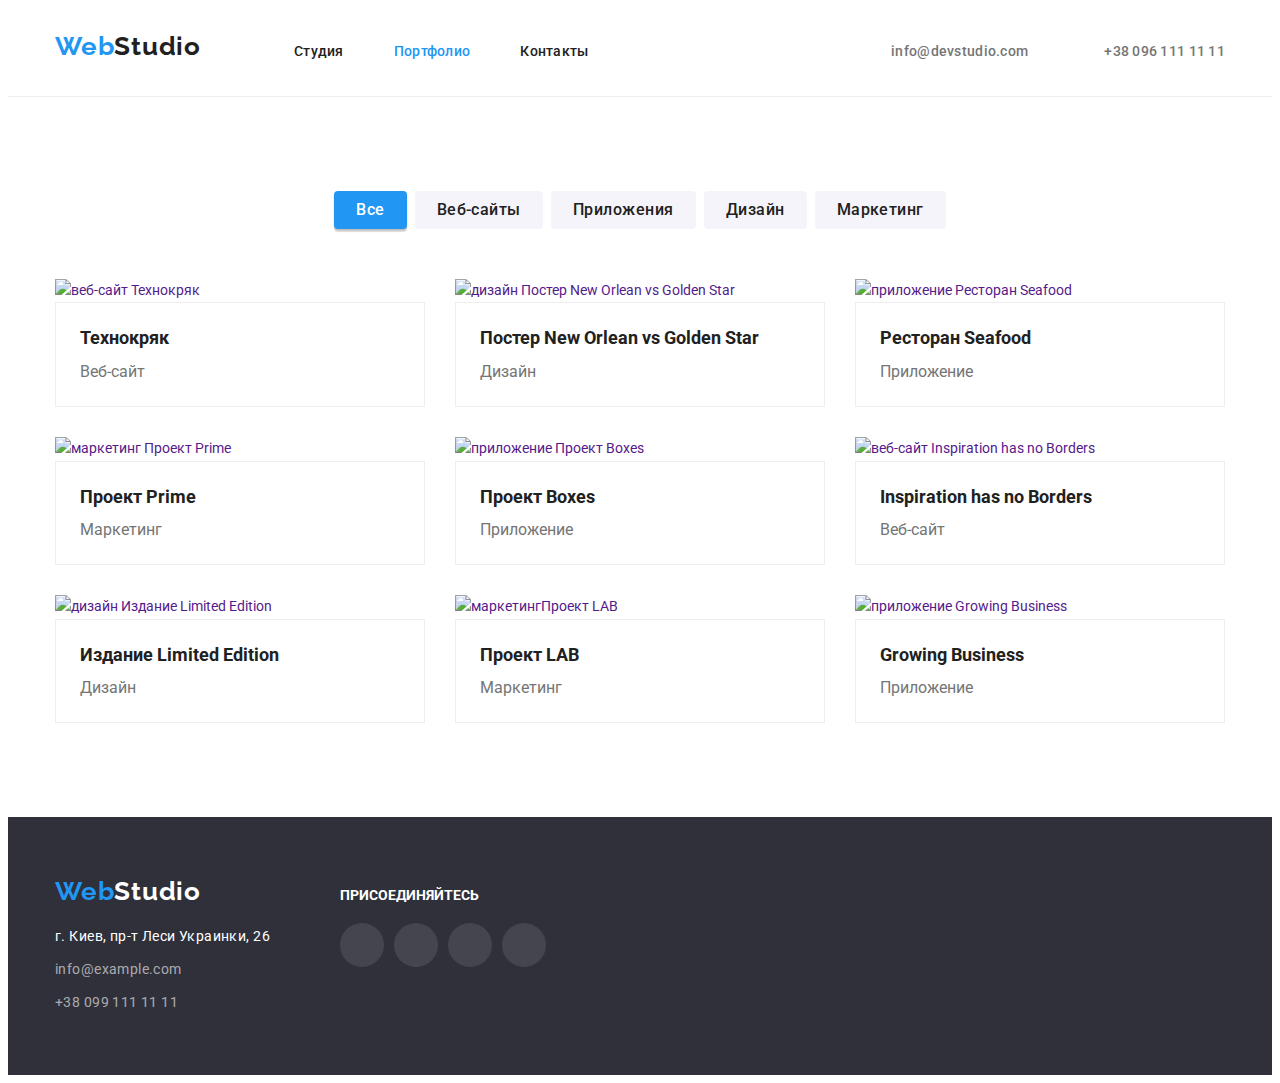
==== portfolio.html @ 5edfe0b4 "Добавляет файлы работы номер4" ====
<!DOCTYPE html>
<html lang="ru">
<head>
    <meta charset="UTF-8">
    <meta http-equiv="X-UA-Compatible" content="IE=edge">
    <meta name="viewport" content="width=device-width, initial-scale=1.0">
    <title>Портфолио</title>
    <link href="https://fonts.googleapis.com/css2?family=Raleway:wght@700&family=Roboto:wght@400;500;700;900&display=swap"
        rel="stylesheet">
    <link rel="stylesheet" href="./css/styles.css">
</head>
<body>
    <header class="page-header">
        <div class="header-container container">
            <nav class="header-nav">
                <a href="./index.html" class="logo">Web<span class="accent">Studio</span></a>
                <ul class="site-nav list">
                    <li><a href="./index.html" class="link">Студия</a></li>
                    <li><a href="./portfolio.html" class="link current">Портфолио</a></li>
                    <li><a href="#contacts" class="link">Контакты</a></li>
                </ul>
            </nav>
            <ul class="site-navcolor list header-container">
                <li class="site-navcolor-item"><a class="link" href="mailto:info@devstudio.com"><svg class="address-link-icon" width="16" height="12">
                    <use href="./symbol-defs.svg#icon-envelope"></use>
                </svg>info@devstudio.com</a></li>
                <li class="site-navcolor-item"><a class="link" href="tel:+380961111111"><svg class="address-link-icon" width="16" height="12">
                    <use href="./symbol-defs.svg#icon-tell"></use>
                </svg>+38 096 111 11 11</a></li>
            </ul>
        </div>
    </header>
    <main>
        <section class="section">
            <div class="container">
            <h1 class="hidden">Наше портфолио</h1>
            <ul class="list chapter">
            <li class="chapter-item"><button class="btnport currentbtn" type="button">Все</button></li>
            <li class="chapter-item"><button class="btnport" type="button">Веб-сайты</button></li>
            <li class="chapter-item"><button class="btnport" type="button">Приложения</button></li>
            <li class="chapter-item"><button class="btnport" type="button">Дизайн</button></li>
            <li class="chapter-item"><button class="btnport" type="button">Маркетинг</button></li>
        </ul>
            <h2 class="hidden">Наши работы</h2>
            <ul class="list portfoliowork">
                <li class="bgcproduct">
                   <a class="link" href="" target="_blank" rel="noopener noreferrer"><img src="./images/tehnokryak.jpg" alt="веб-сайт Технокряк" width="370" >
                   <div class="bgsproduct-content">
                    <h3 class="textdecoport" style="color:#212121;">Технокряк</h3>
                    <p class="txtp">Веб-сайт</p></div>
                </a>
                </li>
                    <li class="bgcproduct">
                        <a class="link" href="" target="_blank" rel="noopener noreferrer"><img src="./images/neworleanvsgolenstar.jpg" alt="дизайн Постер New Orlean vs Golden Star" width="370">
                        <div class="bgsproduct-content">
                        <h3 class="textdecoport" style="color:#212121;">Постер New Orlean vs Golden Star</h3>
                        <p class="txtp">Дизайн</p></div></a>
                    </li>
                        <li class="bgcproduct">
                            <a class="link" href="" target="_blank" rel="noopener noreferrer"><img src="./images/seafood.jpg" alt="приложение Ресторан Seafood" width="370">
                            <div class="bgsproduct-content">
                                <h3 class="textdecoport" style="color:#212121;">Ресторан Seafood</h3>
                            <p class="txtp">Приложение</p></div>
                        </a>
                        </li>
                            <li class="bgcproduct">
                                <a class="link" href="" target="_blank" rel="noopener noreferrer"><img src="./images/prime.jpg" alt="маркетинг Проект Prime" width="370">
                                <div class="bgsproduct-content">
                                <h3 class="textdecoport" style="color:#212121;">Проект Prime</h3>
                                <p class="txtp">Маркетинг</p></div></a>
                            </li>
                                <li class="bgcproduct">
                                    <a class="link" href="" target="_blank" rel="noopener noreferrer"><img src="./images/boxes.jpg" alt="приложение Проект Boxes" width="370">
                                <div class="bgsproduct-content">
                                        <h3 class="textdecoport" style="color:#212121;">Проект Boxes</h3>
                                    <p class="txtp">Приложение</p></div>
                                </a>
                                </li>
                                    <li class="bgcproduct">
                                        <a class="link" href="" target="_blank" rel="noopener noreferrer"><img src="./images/inspirationhasnoborders.jpg" alt="веб-сайт Inspiration has no Borders" width="370">
                                        <div class="bgsproduct-content">
                                            <h3 class="textdecoport" style="color:#212121;">Inspiration has no Borders</h3>
                                        <p class="txtp">Веб-сайт</p></div></a>
                                    </li>
                                        <li class="bgcproduct">
                                        <a class="link" href="" target="_blank" rel="noopener noreferrer"><img src="./images/limitededition.jpg" alt="дизайн Издание Limited Edition" width="370">
                                            <div class="bgsproduct-content">
                                            <h3 class="textdecoport" style="color:#212121;">Издание Limited Edition</h3>
                                            <p class="txtp">Дизайн</p></div>
                                        </a>
                                        </li>
                                            <li class="bgcproduct">
                                            <a class="link" href="" target="_blank" rel="noopener noreferrer"><img src="./images/lab.jpg" alt="маркетингПроект LAB" width="370">
                                                <div class="bgsproduct-content">
                                                <h3 class="textdecoport" style="color:#212121;">Проект LAB</h3>
                                                <p class="txtp">Маркетинг</p></div>
                                            </a>
                                            </li>
                                                <li class="bgcproduct">
                                                <a class="link" href="" target="_blank" rel="noopener noreferrer"><img src="./images/growingbusiness.jpg" alt="приложение Growing Business" width="370">
                                                    <div class="bgsproduct-content">
                                                    <h3 class="textdecoport" style="color:#212121;">Growing Business</h3>
                                                    <p class="txtp">Приложение</p></div></a>
                                                </li>
            </ul>
            </div>
        </section>
        </main>
    <footer class="footer">
        <div class="container footer-container">
            <div class="footer-item">
            <a class="logo" href="/">Web<span class="accentfooter">Studio</span></a>
            <address class="address">
                <ul class="list">
                    <li class="address-item"><a class="link footeraddress" href="">г. Киев, пр-т Леси Украинки, 26</a></li>
                    <li class="address-item"><a class="link footercontackt"
                            href="mailto:info@devstudio.com">info@example.com</a></li>
                    <li class="address-item"><a class="link footercontackt" href="tel:+380961111111">+38 099 111 11 11</a>
                    </li>
                </ul>
            </address></div>
            <div class="footer-item">
        <p class="footer-join-title">присоединяйтесь</p>
        <ul class="footer-networks list">
            <li class="footer-networks-list">
                <a href="https://www.instagram.com/?hl=ru" target="_blank" rel="noopener noreferer"
                    class="footer-networks-links">
                    <svg width="20" height="20">
                        <use href="./symbol-defs.svg#icon-instagram"></use>
                    </svg></a>
            </li>
            <li class="footer-networks-list">
                <a href="https://twitter.com/?lang=ru" target="_blank" rel="noopener noreferer" class="footer-networks-links">
                    <svg width="20" height="20">
                        <use href="./symbol-defs.svg#icon-twitter"></use>
                    </svg></a>
            </li>
            <li class="footer-networks-list">
                <a href="https://uk-ua.facebook.com/" target="_blank" rel="noopener noreferer"
                    class="footer-networks-links"><svg width="20" height="20">
                        <use href="./symbol-defs.svg#icon-facebook"></use>
                    </svg></a>
            </li>
            <li class="footer-networks-list">
                <a href="https://www.linkedin.com/" target="_blank" rel="noopener noreferer" class="footer-networks-links"><svg
                        width="20" height="20">
                        <use href="./symbol-defs.svg#icon-linkedin"></use>
                    </svg></a>
            </li>
        </ul>
        </div></div>
    </footer>
    </body>
    
    </html>
---- css/styles.css ----
:root {
  --primary-text-color: #212121;
  --title-text-color: #757575;
  --accent-color: #2196f3;
  --footer-contact: rgba(255, 255, 255, 0.6);
  --dark-bgc: #2f303a;
  --white-text-color: #ffffff;
  --white-bgc-port: #f5f4fa;
  --border-portfoli: #eeeeee;
  --icon: #afb1b8;
}

/*html {
  box-sizing: border-box;
}*/

*,
*::before,
*::after {
  box-sizing: border-box;
}

/** {
  padding: 0;
  margin: 0;
  border: 0;
}

*nav,
footer,
header,
aside {
  display: block;
}*/

.hidden {
  position: absolute;
  width: 1px;
  height: 1px;
  margin: -1px;
  padding: 0;
  overflow: hidden;
  border: 0;
  clip: rect(0 0 0 0);
}

body {
  background-color: var(--btn-second-color);
  color: var(--primary-text-color);
  font-family: Roboto, sans-serif;
  font-size: 14px;
  line-height: 1.71;
  font-weight: 400;
  font-style: normal;
}

p,
h1,
h2,
h3,
h4,
h5,
h6 {
  margin: 0;
}

ul {
  margin: 0;
  padding-left: 0;
}

img {
  display: block;
}

.container {
  width: 1200px;
  margin: 0 auto;
  padding: 0 15px;
}

.section {
  padding-top: 94px;
  padding-bottom: 94px;
}

.header-container {
  display: flex;
  align-items: center;
  /*margin-left: auto;
  /*padding-left: 93px;
  padding-right: 215px;
  padding-top: 24px;
  padding-bottom: 25px;
  /*margin-left: 32px;*/
}
/*.site-nav:not(:last-child) {
  margin-right: 40px;
}*/
/*header*/
.list {
  list-style: none;
}

.link {
  text-decoration: none;
}

/*.main-nav {
  display: inline-flex;
  align-items: center;
}*/

.header-nav {
  display: flex;
}

.header-nav .logo {
  margin-right: 93px;
  padding-top: 24px;
  padding-bottom: 25px;
  display: block;
}

.page-header {
  border-bottom: 1px solid var(--border-portfoli);
}

.site-nav {
  display: flex;
  font-weight: 500;
  letter-spacing: 0.02em;
  /*padding-top:32px ;
  padding-bottom: 32px;*/
}

.site-nav li:not(:last-child) {
  margin-right: 50px;
}

.site-nav li {
  margin-right: 50px;
}

.site-nav .link {
  color: var(--primary-text-color);
  padding-top: 32px;
  padding-bottom: 32px;
  display: block;
}
.site-nav .link:hover,
.site-nav .link:focus,
.link.current {
  color: var(--accent-color);
}

.site-navcolor {
  display: flex;
  font-weight: 500;
  letter-spacing: 0.02em;
  /*padding-top: 32px;
  padding-bottom: 32px;*/
  align-items: center;
  margin-left: auto;
}

.site-navcolor-item:not(:last-child) {
  margin-right: 50px;
}

/*.site-navcolor-item::before {
  content: "";
  display: inline-block;
  widht: 16px;
  height: 12px;
  outline: 1px solid red;
  /*(если иконка на 100процентов ширины,убираем ширину и инлайн-блок на блок (иконки после хедера))*/
/*background-image: url(../images/envelope.svg);
  background-size: contain;
  background-repeat: no-repeat;
}*/

.site-navcolor .link {
  color: var(--title-text-color);
  padding-top: 32px;
  padding-bottom: 32px;
  display: block;
}
.site-navcolor .link:hover,
.site-navcolor .link:focus,
.link.current {
  color: var(--accent-color);
}

.logo {
  color: var(--accent-color);
  font-family: Raleway, cursive;
  font-size: 26px;
  line-height: 1.1;
  font-weight: bold;
  text-decoration: none;
  letter-spacing: 0.03em;
  /*padding-right: 93px;
  /*padding-left: 215px;*/
  /*padding-top:24px;
  padding-bottom:25px;*/
}

.accent {
  color: var(--primary-text-color);
}

/*header*/
.teamheading {
  font-size: 36px;
  line-height: 1.1;
  font-weight: bold;
  color: var(--primary-text-color);
  text-align: center;
  margin-bottom: 50px;
}

/*main*/
.bgcolorheader {
  background-color: var(--dark-bgc);
  /*margin-bottom: 94px;
  margin-top: 32px;*/
  padding-bottom: 200px;
  padding-top: 200px;
  text-align: center;
}

.headerdecor {
  color: var(--white-text-color);
  font-weight: 900;
  font-size: 44px;
  line-height: 1.3;
  letter-spacing: 0.06em;
  text-align: center;
  text-transform: uppercase;
  margin-bottom: 30px;
  /*padding: 200px;*/
}

.btn {
  background: var(--accent-color);
  color: var(--white-text-color);
  font-size: 16px;
  border-radius: 4px;
  font-family: inherit;
  font-weight: bold;
  font-size: 16px;
  line-height: 1.8;
  letter-spacing: 0.06em;
  cursor: pointer;
  /*justify-content: center;
  align-items: center;*/
  display: inline-block;
  padding: 10px 32px;
  text-align: center;
  border: none;
}

.decoration {
  color: var(--primary-text-color);
  text-transform: uppercase;
  margin-bottom: 10px;
  font-size: 14px;
}

.text {
  color: var(--title-text-color);
  /*font-weight: normal;
  font-size: 14px;
  letter-spacing: 0.03em;
  /*flex-wrap: wrap;
  width: 270px;*/
  /*text-align: left;
  /*margin-right: 20px;*/
}

.team {
  background-color: var(--white-bgc-port);
  /*margin-top: 94px;*/
}

.teamperson {
  color: var(--primary-text-color);
  font-weight: 500;
  font-size: 16px;
  line-height: 19px;
  letter-spacing: 0.03em;
  /*padding-top: 30px;*/
  padding-bottom: 10px;
}

.teamposition {
  color: var(--title-text-color);
  font-weight: normal;
  font-size: 16px;
  line-height: 1.1;
  letter-spacing: 0.03em;
  margin-bottom: 10px;
}

.bgcteam {
  /*background-color: var(--btn-second-color);*/
  text-align: center;
  flex-basis: calc((100% / 4- 30px));
  margin-top: 30px;
  margin-left: 30px;
  padding-bottom: 30px;
  outline: 1px solid var(--border-portfoli);
  box-shadow: 0px 1px 3px rgba(0, 0, 0, 0.12), 0px 1px 1px rgba(0, 0, 0, 0.14),
    0px 2px 1px rgba(0, 0, 0, 0.2);
  border-radius: 0px 0px 4px 4px;
  background: var(--white-text-color);
}

.team-img {
  margin-bottom: 30px;
}

.team-representiv {
  display: flex;
  flex-wrap: wrap;
  margin-left: -30px;
  margin-top: -30px;
  /*outline: 1px solid var(--border-portfoli);*/
  /*margin-bottom: 94px;*/
}

.work-section {
  /*flex-basis: calc((100% / 3- 30px));
  /*margin-top: 94px;*/
  /*margin-left: 30px;
  /*margin-bottom: 94px;*/
  padding-top: 0;
}

.work-product {
  display: flex;
  flex-wrap: wrap;
  margin-left: -30px;
  margin-top: -30px;
  /*justify-content: space-between;
  /*margin-bottom: 94px;*/
}

.work-product-item {
  width: calc(100% / 3- 30px);
  margin-top: 30px;
  margin-left: 30px;
}

.characteristic {
  /*flex-basis: calc((100% / 4- 30px));*/
  display: flex;
  flex-wrap: wrap;
  margin-top: -30px;
  margin-left: -30px;
}

.characteristic-item {
  width: calc(100% / 4 - 30px);
  margin-left: 30px;
  margin-top: 30px;
}

/*.characteristic-info {
  display: flex;
}*/

/*.characteristic {
  display: inline;
}*/

.chapter-item:not(:last-child) {
  margin-right: 8px;
}

.chapter {
  display: flex;
  /*margin-left: 373px;*/
  justify-content: center;
  align-items: center;
  /*margin-top: 94px;*/
  margin-bottom: 50px;
}
/*footer*/
.footer {
  background-color: var(--dark-bgc);
  padding-top: 60px;
  padding-bottom: 60px;
}

.footeraddress {
  font-size: 14px;
  line-height: 1.7;
  letter-spacing: 0.03em;
  color: var(--white-text-color);
  /*text-decoration: none;*/
}

.footercontackt {
  font-size: 14px;
  line-height: 1.7;
  letter-spacing: 0.03em;
  color: var(--footer-contact);
  /*text-decoration: none;*/
}

.accentfooter {
  color: var(--white-text-color);
}

/*portfolio*/
.btnport {
  background-color: var(--white-bgc-port);
  color: var(--primary-text-color);
  font-family: inherit;
  font-weight: 500;
  font-size: 16px;
  line-height: 1.6;
  letter-spacing: 0.03em;
  border-radius: 4px;
  border: none;
  cursor: pointer;
  padding: 6px 22px;
  /*margin-right: 8px;*/
}

.btnport:hover,
.btnport:focus,
.currentbtn {
  background-color: var(--accent-color);
  color: var(--white-text-color);
  box-shadow: 0px 3px 1px rgba(0, 0, 0, 0.1), 0px 1px 2px rgba(0, 0, 0, 0.08),
    0px 2px 2px rgba(0, 0, 0, 0.12);
}

.txt {
  color: var(--primary-text-color);
  font-weight: bold;
  font-size: 18px;
  /*line-height: 36px;*/
}

.txtp {
  color: var(--title-text-color);
  font-weight: normal;
  font-size: 16px;
  font-family: inherit;
  /*padding-left: 24px;*/
}

.portfoliowork {
  display: flex;
  flex-wrap: wrap;
  margin-left: -30px;
  margin-top: -30px;
  /*outline: 1px solid var(--border-portfoli);*/
  padding: 0px;
  /*margin-bottom: 94px;*/
}

.bgcproduct {
  background-color: var(--white-text-color);
  text-align: left;
  flex-basis: calc(100% / 3 - 30px);
  /*margin-top: 30px;*/
  margin-left: 30px;
  margin-top: 30px;
  /*outline: 1px solid var(--border-portfoli);*/
  /*padding-bottom: 20px;*/
}

.bgcproduct:hover,
.bgcproduct:focus {
  box-shadow: 0px 1px 1px rgba(0, 0, 0, 0.12), 0px 4px 4px rgba(0, 0, 0, 0.06),
    1px 4px 6px rgba(0, 0, 0, 0.16);
}

.bgsproduct-content {
  /*padding: 20px 24px;*/
  padding: 20px 0px 20px 24px;
  border: 1px solid var(--border-portfoli);
}

.txtdecoport {
  text-decoration: none;
  color: var(--primary-text-color);
  font-size: 18px;
  line-height: 2;
  letter-spacing: 0.06em;
  font-weight: 700;
}

.textdecoport {
  margin-bottom: 4px;
  font-size: 18px;
  /*padding-top: 20px;
  padding-left: 24px;*/
}

.address {
  font-style: inherit;
  /*padding-right: 93px;
  /*padding-left: 215px;*/
}

.address-item:not(:last-child) {
  margin-bottom: 9px;
}

.footeraddress:hover,
.footeraddress:focus {
  color: var(--accent-color);
}
.footercontackt:hover,
.footercontackt:focus {
  color: var(--accent-color);
}

.footer .logo {
  margin-bottom: 20px;
  display: block;
}

.work-secondheading {
  font-size: 36px;
  line-height: 1.1;
  font-weight: bold;
  color: var(--primary-text-color);
  text-align: center;
  margin-bottom: 50px;
}

/*.line-container {
  margin-left: auto;
  margin-right: auto;
  outline: 1px solid #ececec;
}*/

/*.chapter:not(:last-child) {
    padding-right: 8px;
}*/

/*.border {
  border-bottom-width: 1px;
  border-bottom-style: solid;
  border-bottom-color: #ececec;
}*/

/*.header-blok {
  text-align: center;
  border: 1px solid #black;
}*/
.overlay {
  max-width: 1600px;
  height: 600px;
  outline: 1px solid black;
  margin-left: auto;
  margin-right: auto;
  background-image: linear-gradient(
      to right,
      rgba(47, 48, 58, 0.4),
      rgba(47, 48, 58, 0.4)
    ),
    url(../images/headerimg.jpg);
  background-repeat: no-repeat;
  background-size: cover;
  background-position: center;
}

/*button::before{
  width: 20px;
  height: 20px;
  background-color: ;
  content:"";
  color: beige;
  margin-right:10px;
  background-image:url();
  background-size:contain;*/

.characteristic .characteristic-item::before {
  content: "";
  display: block;
  height: 120px;
  background-size: 70px;
  background-repeat: no-repeat;
  background-color: rgba(245, 244, 250, 1);
  background-position: center;
  border-radius: 4px;
  margin-bottom: 30px;
}
.characteristic-item:nth-child(1)::before {
  background-image: url(../images/antenna.svg);
}
.characteristic-item:nth-child(2)::before {
  background-image: url(../images/clock.svg);
}

.characteristic-item:nth-child(3)::before {
  background-image: url(../images/diagram.svg);
}
.characteristic-item:nth-child(4)::before {
  background-image: url(../images/astronaut.svg);
}

.clientheading {
  font-family: Roboto;
  font-weight: 700;
  font-size: 36px;
  line-height: 1.167;
  text-align: center;
  margin-bottom: 50px;
}
.clients-list {
  display: flex;
  flex-wrap: wrap;
  margin-top: -30px;
  margin-left: -30px;
}

.clients-item {
  margin-top: 30px;
  margin-left: 30px;
  flex-basis: calc(100% / 6 - 30px);
}

.clients-icon {
}

.clients-links {
  display: flex;
  width: 170px;
  height: 90px;
  justify-content: center;
  align-items: center;
  fill: #afb1b8;
  border: 1px solid #afb1b8;
  border-radius: 4px;
}

.clients-links:hover,
.clients-links:focus {
  fill: var(--accent-color);
  border: 1px solid var(--accent-color);
}

.team-networks-list:not(:last-child) {
  margin-right: 10px;
}

/*.team-networks-list {
  padding: 12px;
  width: 44px;
  height: 44px;
  display: inline-block;
  border-radius: 50%;
  /*background-color: rgba(45, 62, 158, 0.1);*/
/*fill: #2196f3;
  /*margin-top: 28px;
  margin-left: 20px;*/

.team-networks-links {
  padding: 12px;
  width: 44px;
  height: 44px;
  display: inline-block;
  border-radius: 50%;
  fill: var(--icon);
  /*background-color: rgba(45, 62, 158, 0.1);*/
  /*margin-top: 28px;
  margin-left: 20px;*/
}

.team-networks-links:hover,
.team-networks-links:focus {
  background-color: var(--accent-color);
  fill: var(--white-text-color);
}

.team-networks {
  display: flex;
  justify-content: center;
  /*flex-wrap: wrap;
  margin-top: -16px;
  margin-left: -16px;*/
}

.footer-item {
  /* margin-top: 72px;
  position: relative;*/
}

.footer-container {
  display: flex;
  align-items: baseline;
}

.footer-item:not(:last-child) {
  margin-right: 70px;
}

.footer-join-title {
  margin-bottom: 0;
  font-weight: 700;
  font-size: 14px;
  line-height: 1.142;
  text-transform: uppercase;
  color: #ffffff;
  margin-right: 10px;
}

.footer-networks {
  display: flex;
  flex-wrap: wrap;
  margin-top: 20px;
  /*margin-right: 100px;*/
  /*padding-right: 10px;*/
}
.footer-networks-links {
  padding: 12px;
  width: 44px;
  height: 44px;
  display: inline-block;
  border-radius: 50%;
  background-color: rgba(255, 255, 255, 0.1);
  fill: #ffffff;
}

.footer-networks-links:hover,
.footer-networks-links:focus {
  background-color: var(--accent-color);
  fill: var(--white-text-color);
}

.clients-icon:hover,
.clients-icon:focus {
  color: var(--accent-color);
}

.footer-networks-list:not(:last-child) {
  margin-right: 10px;
}

.address-link-icon {
  fill: currentColor;
  margin-right: 10px;
}
/*align-items: baseline;
  /* padding-right: 10px; */
/* padding-top: 6px; */
/*padding-left: 3px;
  padding-right: 3px;
  float: left;
  overflow: hidden;*/

/*.svg.address-link-icon::before {
  content: "";
  display: block;
  height: 16px;
  background-size: contain;
  background-repeat: no-repeat;
  /*background-color: rgba(245, 244, 250, 1);
  background-position: center;
  border-radius: 4px;*/

/*.icon {
  background-image: url(../images/antenna.svg);
}
/*.icon-anten {
  background-image: url(../images/antenna.svg);
  /* background-size: contain;
  background-repeat: no-repeat;
  background-color: rgba(245, 244, 250, 1);
  background-position: center;}*/ ;
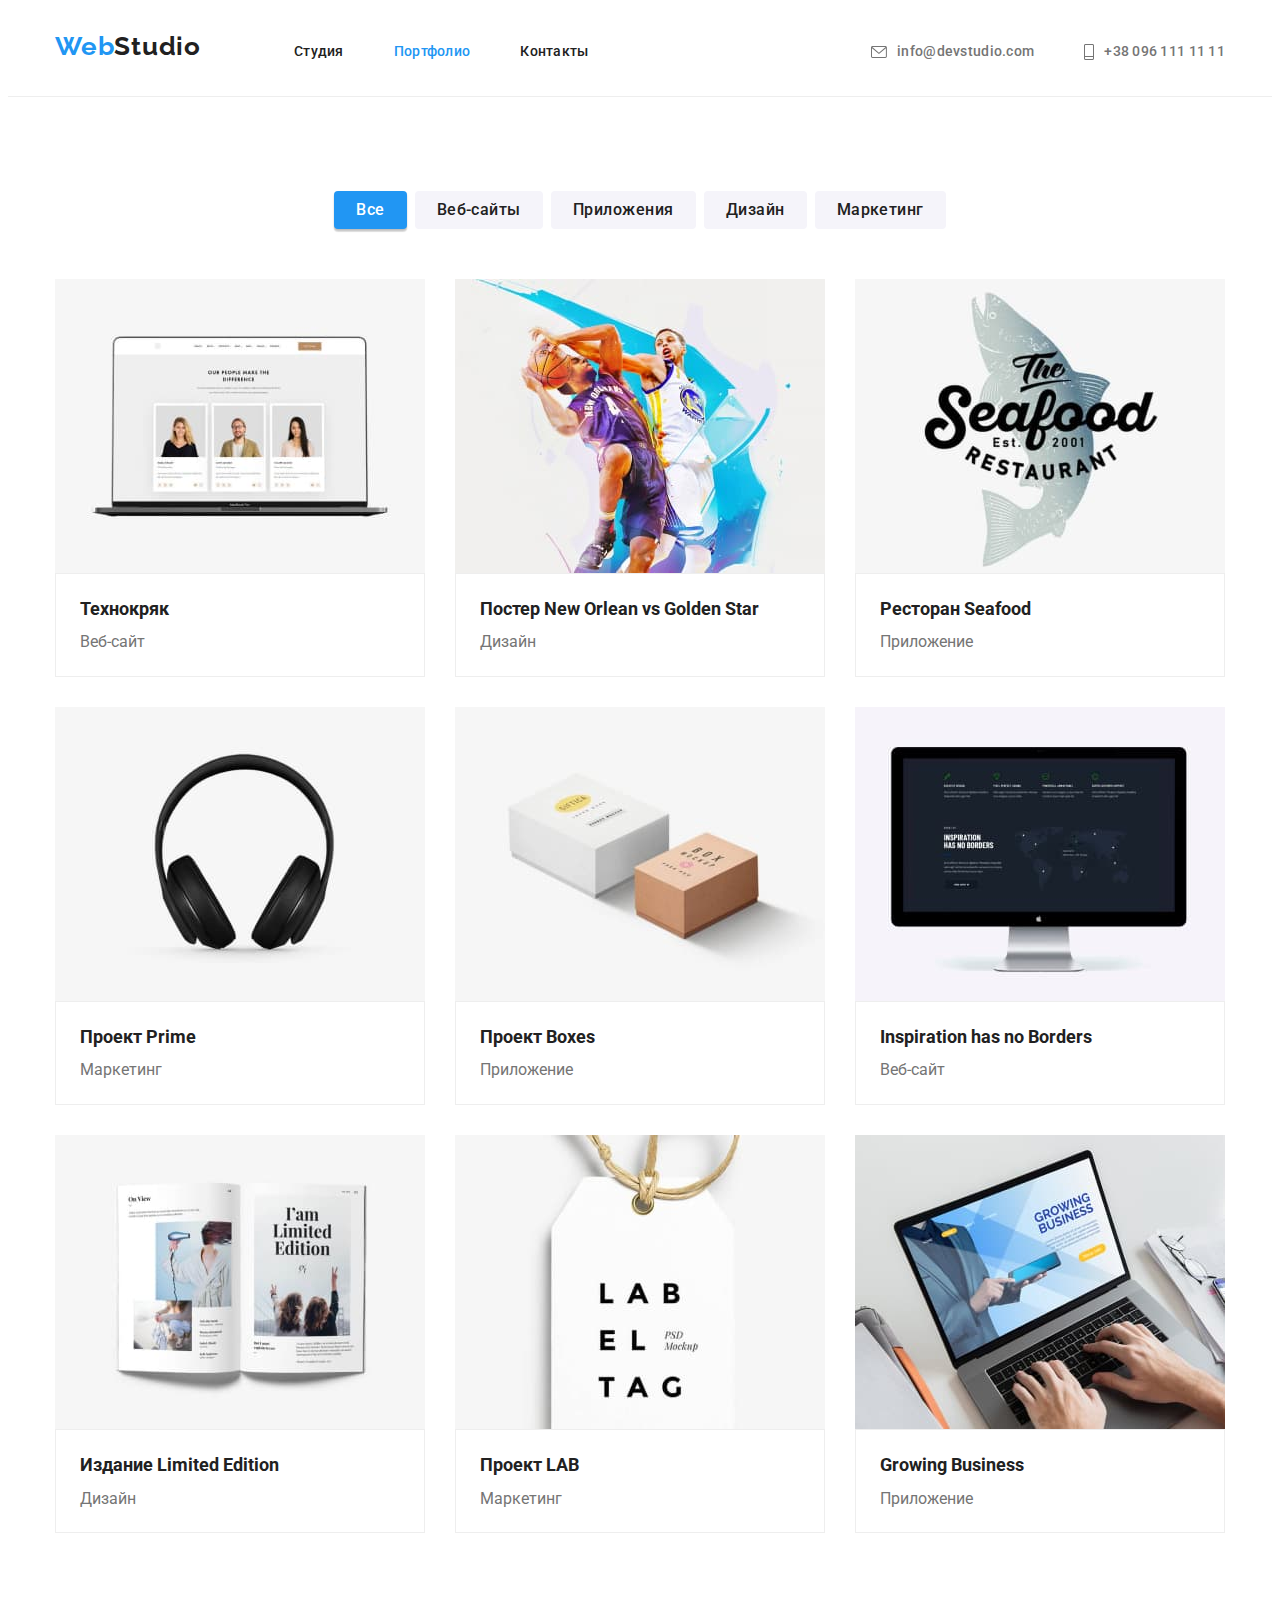
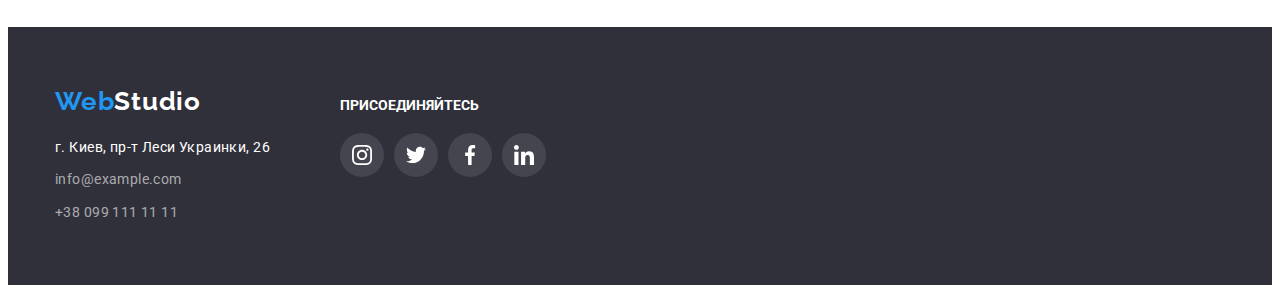
==== commit 98830635: "Добавляет правки прошлого дз 4" ====
--- a/portfolio.html
+++ b/portfolio.html
@@ -24,7 +24,7 @@
                 <li class="site-navcolor-item"><a class="link" href="mailto:info@devstudio.com"><svg class="address-link-icon" width="16" height="12">
                     <use href="./symbol-defs.svg#icon-envelope"></use>
                 </svg>info@devstudio.com</a></li>
-                <li class="site-navcolor-item"><a class="link" href="tel:+380961111111"><svg class="address-link-icon" width="16" height="12">
+                <li class="site-navcolor-item"><a class="link" href="tel:+380961111111"><svg class="address-link-icon" width="10" height="16">
                     <use href="./symbol-defs.svg#icon-tell"></use>
                 </svg>+38 096 111 11 11</a></li>
             </ul>
@@ -44,60 +44,60 @@
             <h2 class="hidden">Наши работы</h2>
             <ul class="list portfoliowork">
                 <li class="bgcproduct">
-                   <a class="link" href="" target="_blank" rel="noopener noreferrer"><img src="./images/tehnokryak.jpg" alt="веб-сайт Технокряк" width="370" >
+                   <a class="link product-link" href="" target="_blank" rel="noopener noreferrer"><img src="./images/tehnokryak.jpg" alt="веб-сайт Технокряк" width="370" >
                    <div class="bgsproduct-content">
                     <h3 class="textdecoport" style="color:#212121;">Технокряк</h3>
                     <p class="txtp">Веб-сайт</p></div>
                 </a>
                 </li>
                     <li class="bgcproduct">
-                        <a class="link" href="" target="_blank" rel="noopener noreferrer"><img src="./images/neworleanvsgolenstar.jpg" alt="дизайн Постер New Orlean vs Golden Star" width="370">
+                        <a class="link product-link" href="" target="_blank" rel="noopener noreferrer"><img src="./images/neworleanvsgolenstar.jpg" alt="дизайн Постер New Orlean vs Golden Star" width="370">
                         <div class="bgsproduct-content">
                         <h3 class="textdecoport" style="color:#212121;">Постер New Orlean vs Golden Star</h3>
                         <p class="txtp">Дизайн</p></div></a>
                     </li>
                         <li class="bgcproduct">
-                            <a class="link" href="" target="_blank" rel="noopener noreferrer"><img src="./images/seafood.jpg" alt="приложение Ресторан Seafood" width="370">
+                            <a class="link product-link" href="" target="_blank" rel="noopener noreferrer"><img src="./images/seafood.jpg" alt="приложение Ресторан Seafood" width="370">
                             <div class="bgsproduct-content">
                                 <h3 class="textdecoport" style="color:#212121;">Ресторан Seafood</h3>
                             <p class="txtp">Приложение</p></div>
                         </a>
                         </li>
                             <li class="bgcproduct">
-                                <a class="link" href="" target="_blank" rel="noopener noreferrer"><img src="./images/prime.jpg" alt="маркетинг Проект Prime" width="370">
+                                <a class="link product-link" href="" target="_blank" rel="noopener noreferrer"><img src="./images/prime.jpg" alt="маркетинг Проект Prime" width="370">
                                 <div class="bgsproduct-content">
                                 <h3 class="textdecoport" style="color:#212121;">Проект Prime</h3>
                                 <p class="txtp">Маркетинг</p></div></a>
                             </li>
                                 <li class="bgcproduct">
-                                    <a class="link" href="" target="_blank" rel="noopener noreferrer"><img src="./images/boxes.jpg" alt="приложение Проект Boxes" width="370">
+                                    <a class="link product-link" href="" target="_blank" rel="noopener noreferrer"><img src="./images/boxes.jpg" alt="приложение Проект Boxes" width="370">
                                 <div class="bgsproduct-content">
                                         <h3 class="textdecoport" style="color:#212121;">Проект Boxes</h3>
                                     <p class="txtp">Приложение</p></div>
                                 </a>
                                 </li>
                                     <li class="bgcproduct">
-                                        <a class="link" href="" target="_blank" rel="noopener noreferrer"><img src="./images/inspirationhasnoborders.jpg" alt="веб-сайт Inspiration has no Borders" width="370">
+                                        <a class="link product-link" href="" target="_blank" rel="noopener noreferrer"><img src="./images/inspirationhasnoborders.jpg" alt="веб-сайт Inspiration has no Borders" width="370">
                                         <div class="bgsproduct-content">
                                             <h3 class="textdecoport" style="color:#212121;">Inspiration has no Borders</h3>
                                         <p class="txtp">Веб-сайт</p></div></a>
                                     </li>
                                         <li class="bgcproduct">
-                                        <a class="link" href="" target="_blank" rel="noopener noreferrer"><img src="./images/limitededition.jpg" alt="дизайн Издание Limited Edition" width="370">
+                                        <a class="link product-link" href="" target="_blank" rel="noopener noreferrer"><img src="./images/limitededition.jpg" alt="дизайн Издание Limited Edition" width="370">
                                             <div class="bgsproduct-content">
                                             <h3 class="textdecoport" style="color:#212121;">Издание Limited Edition</h3>
                                             <p class="txtp">Дизайн</p></div>
                                         </a>
                                         </li>
                                             <li class="bgcproduct">
-                                            <a class="link" href="" target="_blank" rel="noopener noreferrer"><img src="./images/lab.jpg" alt="маркетингПроект LAB" width="370">
+                                            <a class="link product-link" href="" target="_blank" rel="noopener noreferrer"><img src="./images/lab.jpg" alt="маркетингПроект LAB" width="370">
                                                 <div class="bgsproduct-content">
                                                 <h3 class="textdecoport" style="color:#212121;">Проект LAB</h3>
                                                 <p class="txtp">Маркетинг</p></div>
                                             </a>
                                             </li>
                                                 <li class="bgcproduct">
-                                                <a class="link" href="" target="_blank" rel="noopener noreferrer"><img src="./images/growingbusiness.jpg" alt="приложение Growing Business" width="370">
+                                                <a class="link product-link" href="" target="_blank" rel="noopener noreferrer"><img src="./images/growingbusiness.jpg" alt="приложение Growing Business" width="370">
                                                     <div class="bgsproduct-content">
                                                     <h3 class="textdecoport" style="color:#212121;">Growing Business</h3>
                                                     <p class="txtp">Приложение</p></div></a>
--- a/css/styles.css
+++ b/css/styles.css
@@ -184,7 +184,8 @@
   color: var(--title-text-color);
   padding-top: 32px;
   padding-bottom: 32px;
-  display: block;
+  display: flex;
+  align-items: center;
 }
 .site-navcolor .link:hover,
 .site-navcolor .link:focus,
@@ -475,10 +476,15 @@
   /*padding-bottom: 20px;*/
 }
 
-.bgcproduct:hover,
-.bgcproduct:focus {
+.product-link:hover,
+.product-link:focus {
+  outline: none;
   box-shadow: 0px 1px 1px rgba(0, 0, 0, 0.12), 0px 4px 4px rgba(0, 0, 0, 0.06),
     1px 4px 6px rgba(0, 0, 0, 0.16);
+}
+
+.product-link {
+  display: block;
 }
 
 .bgsproduct-content {
@@ -629,9 +635,6 @@
   flex-basis: calc(100% / 6 - 30px);
 }
 
-.clients-icon {
-}
-
 .clients-links {
   display: flex;
   width: 170px;
@@ -690,10 +693,9 @@
   margin-left: -16px;*/
 }
 
-.footer-item {
+/*.footer-item {
   /* margin-top: 72px;
-  position: relative;*/
-}
+  position: relative;}*/
 
 .footer-container {
   display: flex;
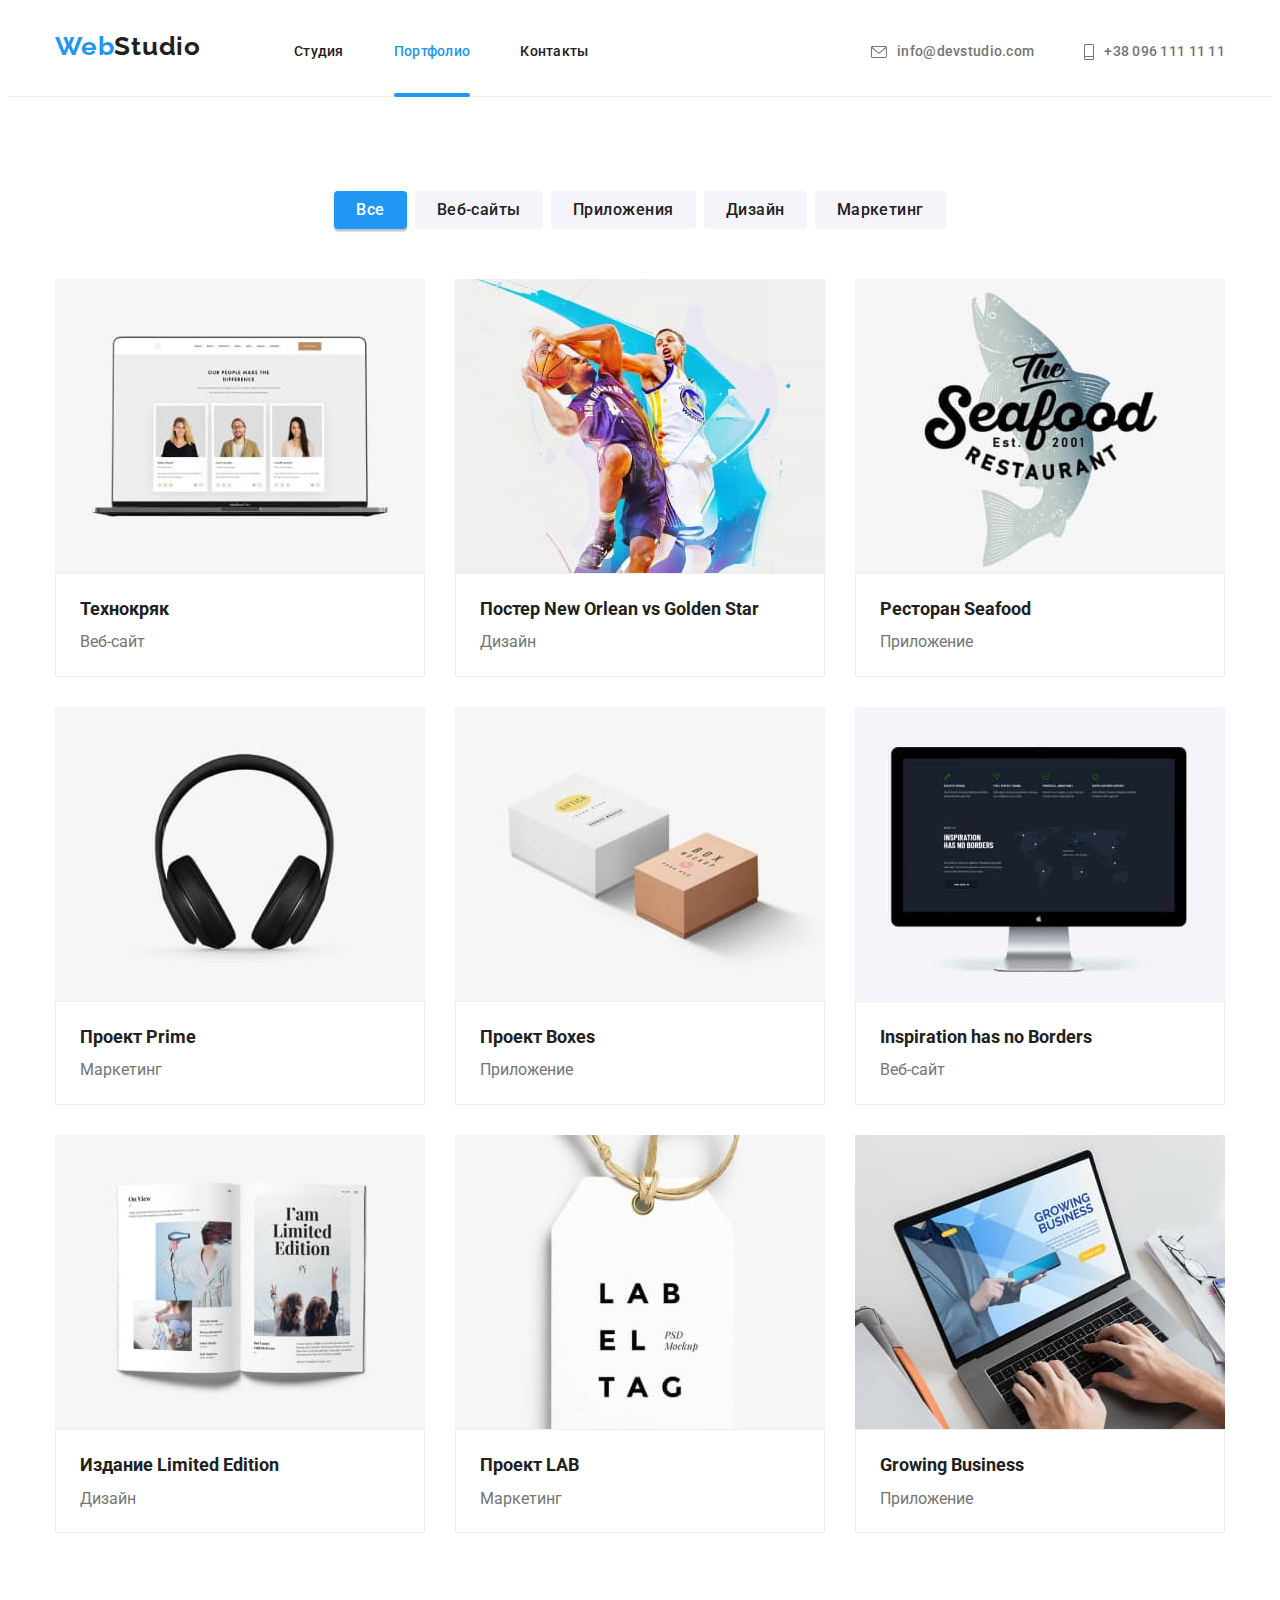
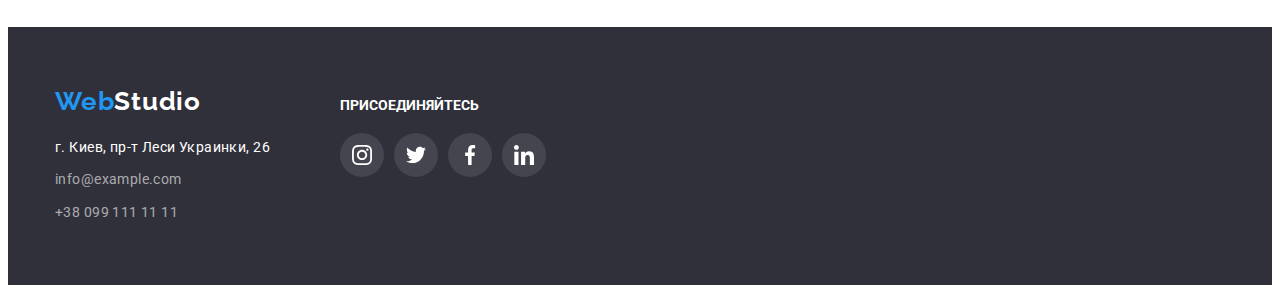
==== commit b2be44f0: "Добавляет модалку и задачи дз5" ====
--- a/portfolio.html
+++ b/portfolio.html
@@ -44,7 +44,10 @@
             <h2 class="hidden">Наши работы</h2>
             <ul class="list portfoliowork">
                 <li class="bgcproduct">
-                   <a class="link product-link" href="" target="_blank" rel="noopener noreferrer"><img src="./images/tehnokryak.jpg" alt="веб-сайт Технокряк" width="370" >
+                   <a class="link product-link" href="" target="_blank" rel="noopener noreferrer">
+                       <div class="content-overlay">
+                   <img src="./images/tehnokryak.jpg" alt="веб-сайт Технокряк" width="370" ><p class="description">Технокряк это современная площадка распространения коронавируса. Компании используют эту платформу для цифрового
+                шпионажа и атак на защищённые сервера конкурентов.</p></div>
                    <div class="bgsproduct-content">
                     <h3 class="textdecoport" style="color:#212121;">Технокряк</h3>
                     <p class="txtp">Веб-сайт</p></div>
--- a/css/styles.css
+++ b/css/styles.css
@@ -104,6 +104,7 @@
 
 .link {
   text-decoration: none;
+  position: relative;
 }
 
 /*.main-nav {
@@ -778,4 +779,163 @@
   /* background-size: contain;
   background-repeat: no-repeat;
   background-color: rgba(245, 244, 250, 1);
-  background-position: center;}*/ ;
+  background-position: center;}*/
+
+.current::after {
+  content: "";
+  display: block;
+  position: absolute;
+  width: 100%;
+  height: 4px;
+  bottom: -1px;
+  /* left: 453px;
+  top: 76px;
+  /*position: absolute
+  /*bottom: -30px;
+  /*height: 4px;
+  width: 50%;*/
+  background-color: var(--accent-color);
+  border-radius: 2px;
+}
+
+.wedo-content {
+  /*position: absolute;*/
+  bottom: 0;
+  margin-top: 0;
+  margin-bottom: 0;
+  padding-top: 27px;
+  padding-bottom: 27px;
+  width: 100%;
+  font-weight: 700;
+  font-size: 14px;
+  line-height: 1.14;
+  text-align: center;
+  text-transform: uppercase;
+  background: rgba(47, 48, 58, 0.8);
+  color: #ffffff;
+}
+
+.content-overlay {
+  position: relative;
+  /*display: flex;
+  align-items: center;*/
+  overflow: hidden;
+}
+
+.description {
+  position: absolute;
+  top: 0;
+  left: 0;
+  padding: 63px, 24px;
+  /*margin-top: 0;
+  margin-bottom: 0;
+  padding-right: 24px;
+  padding-left: 24px;*/
+  font-size: 18px;
+  line-height: 1.5;
+  height: 100%;
+  /*letter-spacing: 0.03em;*/
+  color: var(--white-text-color);
+  background-color: var(--accent-color);
+  transition: transform 300ms linear;
+  /*opacity: 0;
+  transition-property: opacity, transform;
+  transition-duration: 250ms;
+  transition-timing-function: cubic-bezier(0.4, 0, 0.2, 1);*/
+  transform: translateY(100%);
+}
+.bgcproduct:hover.description {
+  transform: translateY(0);
+}
+/*.content-overlay::before {
+  content: "";
+  position: absolute;
+  width: 100%;
+  height: 100%;
+  background: rgba(33, 150, 243, 0.9);
+  opacity: 0;
+  transition-property: opacity, transform;
+  transition-duration: 250ms;
+  transition-timing-function: cubic-bezier(0.4, 0, 0.2, 1);
+  transform: translateY(100%);
+}*/
+
+.modal:target {
+  opacity: 1;
+  visibility: visible;
+}
+
+.modal {
+  position: fixed;
+  width: 100%;
+  height: 100%;
+  background-color: rgba(0, 0, 0, 0.2);
+  top: 0;
+  left: 0;
+  opacity: 0;
+  visibility: hidden;
+  top: 50%;
+  left: 50%;
+  transform: translate(-50%, -50%);
+  padding: 8px;
+}
+
+.modal-area {
+  position: absolute;
+  width: 100%;
+  height: 100%;
+  top: 0;
+  left: 0;
+}
+
+.modal-dialog {
+  min-height: 100%;
+  display: flex;
+  align-items: center;
+  justify-content: center;
+  padding: 40px;
+}
+
+.modal-content {
+  background-color: rgba(255, 255, 255, 1);
+  color: #000;
+  min-width: 528px;
+  min-height: 581px;
+  padding: 40px;
+  position: relative;
+}
+
+.backdrop {
+  position: fixed;
+  height: 100vw;
+  width: 100%;
+  background-color: rgba(0, 0, 0, 0.2);
+  top: 0;
+  display: flex;
+  align-items: center;
+  justify-content: center;
+}
+
+.modal {
+  width: 528px;
+  height: 581px;
+  background: var(--white-text-color);
+  box-shadow: 0px 1px 3px rgba(0, 0, 0, 0.12), 0px 1px 1px rgba(0, 0, 0, 0.14),
+    0px 2px 1px rgba(0, 0, 0, 0.2);
+  border-radius: 4px;
+  position: relative;
+}
+
+.close-btn {
+  position: absolute;
+  right: 10px;
+  top: 10px;
+  background-color: ;
+  border-radius: 50%;
+  width: 30px;
+  height: 30px;
+  border: 1px solid rgba(0, 0, 0, 0.1);
+  display: flex;
+  align-items: center;
+  justify-content: center;
+}
